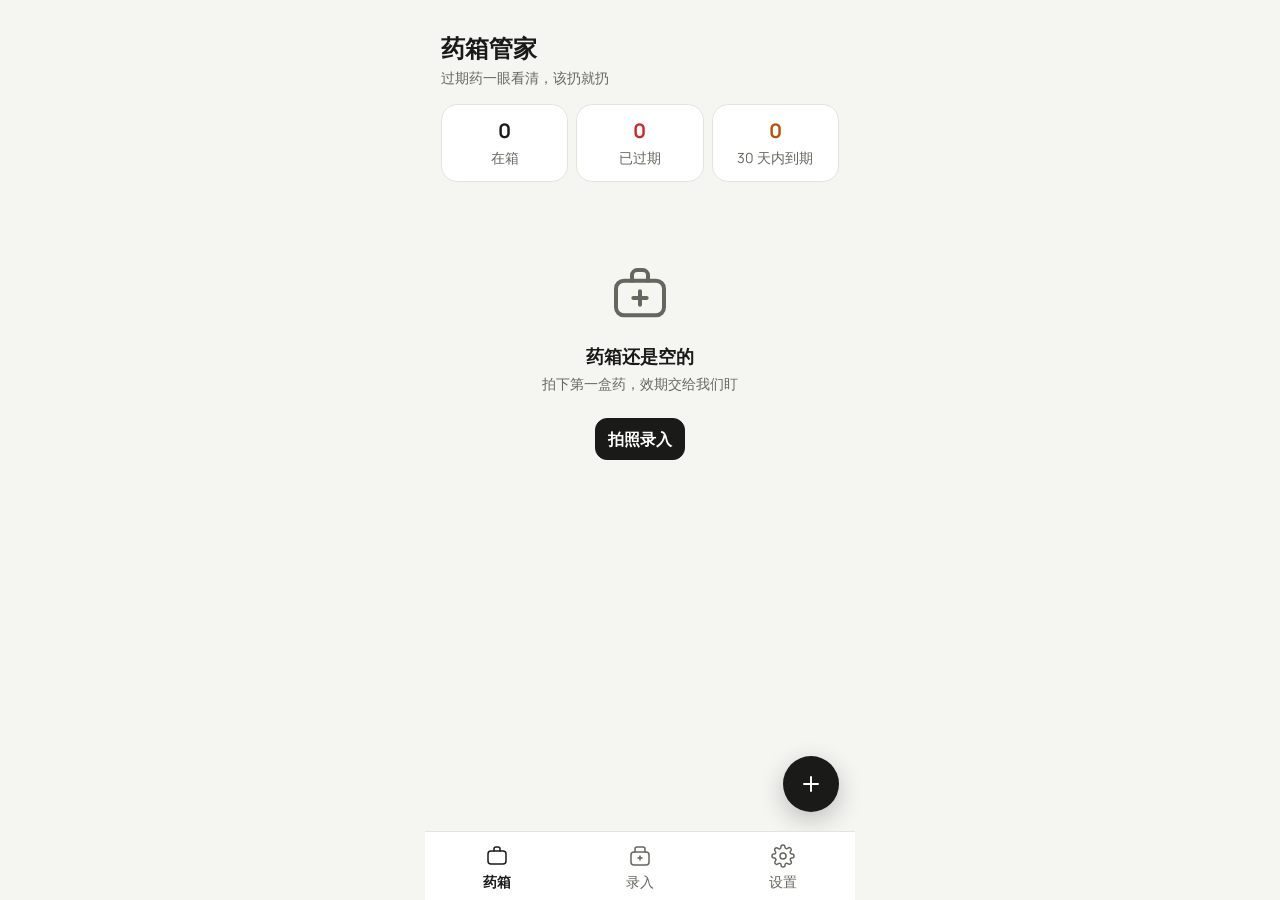
==== medicine-box/index.html @ 4868b0b1 "feat: UI骨架与首页仪表盘" ====
<!DOCTYPE html>
<html lang="zh-CN">
<head>
<meta charset="UTF-8">
<meta name="viewport" content="width=device-width, initial-scale=1, viewport-fit=cover">
<title>药箱管家 · 家庭药品效期提醒</title>
<meta name="description" content="拍照录入药品，自动识别药名和有效期，过期前提醒你该扔的药。">
<link rel="icon" href="data:image/svg+xml,<svg xmlns=%22http://www.w3.org/2000/svg%22 viewBox=%220 0 100 100%22><text y=%22.9em%22 font-size=%2290%22>💊</text></svg>">
<link rel="preconnect" href="https://fonts.googleapis.com">
<link rel="preconnect" href="https://fonts.gstatic.com" crossorigin>
<link href="https://fonts.googleapis.com/css2?family=Manrope:wght@400;500;600;700&display=swap" rel="stylesheet">
<link rel="stylesheet" href="style.css">
</head>
<body>
<main id="app">

  <!-- 首页 -->
  <section id="view-home" class="view">
    <header class="page-head">
      <h1>药箱管家</h1>
      <p class="sub">过期药一眼看清，该扔就扔</p>
    </header>

    <div id="storage-banner" class="banner" hidden role="alert">
      存储不可用，请换浏览器或关闭隐私模式
    </div>

    <div id="stats" class="stats" aria-live="polite"></div>

    <div id="home-empty" class="empty" hidden>
      <div class="empty-icon" aria-hidden="true">
        <svg viewBox="0 0 24 24" fill="none" stroke="currentColor" stroke-width="1.5" stroke-linecap="round" stroke-linejoin="round"><rect x="3" y="7" width="18" height="13" rx="3"/><path d="M9 7V5a2 2 0 0 1 2-2h2a2 2 0 0 1 2 2v2"/><path d="M12 11v5M9.5 13.5h5"/></svg>
      </div>
      <p class="empty-title">药箱还是空的</p>
      <p class="empty-sub">拍下第一盒药，效期交给我们盯</p>
      <a class="btn btn-primary" href="#/add">拍照录入</a>
    </div>

    <div id="home-list"></div>

    <button id="fab-add" class="fab" type="button" aria-label="拍照录入">
      <svg viewBox="0 0 24 24" fill="none" stroke="currentColor" stroke-width="2" stroke-linecap="round" stroke-linejoin="round"><path d="M12 5v14M5 12h14"/></svg>
    </button>
  </section>

  <!-- 录入（Task 5 填充） -->
  <section id="view-add" class="view" hidden>
    <p>录入页建设中</p>
  </section>

  <!-- 详情（Task 6 填充） -->
  <section id="view-detail" class="view" hidden>
    <p>详情页建设中</p>
  </section>

  <!-- 设置（Task 6 填充） -->
  <section id="view-settings" class="view" hidden>
    <p>设置页建设中</p>
  </section>

</main>

<nav class="tabbar" aria-label="主导航">
  <a href="#/" data-nav="/" class="tab">
    <svg viewBox="0 0 24 24" fill="none" stroke="currentColor" stroke-width="1.5" stroke-linecap="round" stroke-linejoin="round"><rect x="3" y="7" width="18" height="13" rx="3"/><path d="M9 7V5a2 2 0 0 1 2-2h2a2 2 0 0 1 2 2v2"/></svg>
    <span>药箱</span>
  </a>
  <a href="#/add" data-nav="/add" class="tab">
    <svg viewBox="0 0 24 24" fill="none" stroke="currentColor" stroke-width="1.5" stroke-linecap="round" stroke-linejoin="round"><path d="M7 8V5a2 2 0 0 1 2-2h6a2 2 0 0 1 2 2v3"/><rect x="3" y="8" width="18" height="13" rx="3"/><path d="M12 12v4M10 14h4"/></svg>
    <span>录入</span>
  </a>
  <a href="#/settings" data-nav="/settings" class="tab">
    <svg viewBox="0 0 24 24" fill="none" stroke="currentColor" stroke-width="1.5" stroke-linecap="round" stroke-linejoin="round"><circle cx="12" cy="12" r="3"/><path d="M19.4 15a1.65 1.65 0 0 0 .33 1.82l.06.06a2 2 0 1 1-2.83 2.83l-.06-.06a1.65 1.65 0 0 0-1.82-.33 1.65 1.65 0 0 0-1 1.51V21a2 2 0 1 1-4 0v-.09a1.65 1.65 0 0 0-1-1.51 1.65 1.65 0 0 0-1.82.33l-.06.06a2 2 0 1 1-2.83-2.83l.06-.06a1.65 1.65 0 0 0 .33-1.82 1.65 1.65 0 0 0-1.51-1H3a2 2 0 1 1 0-4h.09a1.65 1.65 0 0 0 1.51-1 1.65 1.65 0 0 0-.33-1.82l-.06-.06a2 2 0 1 1 2.83-2.83l.06.06a1.65 1.65 0 0 0 1.82.33h0a1.65 1.65 0 0 0 1-1.51V3a2 2 0 1 1 4 0v.09a1.65 1.65 0 0 0 1 1.51h0a1.65 1.65 0 0 0 1.82-.33l.06-.06a2 2 0 1 1 2.83 2.83l-.06.06a1.65 1.65 0 0 0-.33 1.82v0a1.65 1.65 0 0 0 1.51 1H21a2 2 0 1 1 0 4h-.09a1.65 1.65 0 0 0-1.51 1z"/></svg>
    <span>设置</span>
  </a>
</nav>

<script src="app.js"></script>
</body>
</html>
---- medicine-box/style.css ----
/* 药箱管家 — 移动优先，字号/间距/圆角取 Tailwind 刻度，扁平背景，语义色红橙绿 */

:root {
  --bg: #F5F5F2;
  --surface: #FFFFFF;
  --text: #1A1A18;
  --muted: #66665F;
  --line: #E4E4DE;

  --red: #C92A2A;
  --red-bg: #FBEDEC;
  --orange: #B45309;
  --orange-bg: #FCF1E2;
  --green: #15803D;
  --green-bg: #EAF5EE;

  --radius-card: 16px;
  --radius-btn: 12px;
  --radius-thumb: 8px;
  --ease: cubic-bezier(0.22, 1, 0.36, 1);
}

* { box-sizing: border-box; margin: 0; padding: 0; }

html { -webkit-text-size-adjust: 100%; }

body {
  font-family: "Manrope", "PingFang SC", "Microsoft YaHei", system-ui, sans-serif;
  font-size: 16px;
  line-height: 24px;
  color: var(--text);
  background: var(--bg);
}

#app {
  max-width: 430px;
  margin: 0 auto;
  min-height: 100dvh;
  padding: 24px 16px calc(88px + env(safe-area-inset-bottom));
}

/* ---------- 通用 ---------- */

.view { animation: view-in 300ms var(--ease); }
@keyframes view-in { from { opacity: 0; } to { opacity: 1; } }

button, a { font: inherit; color: inherit; }

:focus-visible {
  outline: 2px solid var(--text);
  outline-offset: 2px;
  border-radius: 4px;
}

.btn {
  display: inline-flex;
  align-items: center;
  justify-content: center;
  gap: 8px;
  padding: 8px 12px;
  border-radius: var(--radius-btn);
  border: 1px solid var(--line);
  background: var(--surface);
  font-size: 16px;
  font-weight: 600;
  cursor: pointer;
  text-decoration: none;
  transition: transform 200ms var(--ease), background-color 200ms var(--ease);
}
.btn:active { transform: scale(0.98); }

.btn-primary {
  background: var(--text);
  border-color: var(--text);
  color: #FFFFFF;
}
.btn-primary:hover { background: #313131; }

.banner {
  margin-bottom: 16px;
  padding: 12px 16px;
  border-radius: var(--radius-btn);
  background: var(--red-bg);
  color: var(--red);
  font-size: 14px;
  line-height: 20px;
}

/* ---------- 首页 ---------- */

.page-head { padding: 8px 0 16px; }
.page-head h1 { font-size: 24px; line-height: 32px; font-weight: 700; }
.page-head .sub { margin-top: 4px; font-size: 14px; line-height: 20px; color: var(--muted); }

.stats {
  display: flex;
  gap: 8px;
  margin-bottom: 16px;
}
.stat {
  flex: 1;
  padding: 12px;
  border-radius: var(--radius-card);
  background: var(--surface);
  border: 1px solid var(--line);
  text-align: center;
}
.stat b { display: block; font-size: 20px; line-height: 28px; font-weight: 700; }
.stat span { font-size: 14px; line-height: 20px; color: var(--muted); }
.stat.is-red b { color: var(--red); }
.stat.is-orange b { color: var(--orange); }

.med-group { margin-bottom: 24px; }
.med-group h2 {
  display: flex;
  align-items: center;
  gap: 8px;
  font-size: 16px;
  line-height: 24px;
  font-weight: 600;
  margin-bottom: 12px;
}
.med-group h2 .dot { width: 8px; height: 8px; border-radius: 9999px; }
.med-group h2 .count { font-weight: 500; color: var(--muted); font-size: 14px; line-height: 20px; }

.med-item {
  display: flex;
  align-items: center;
  gap: 12px;
  width: 100%;
  padding: 12px;
  margin-bottom: 8px;
  border-radius: var(--radius-card);
  background: var(--surface);
  border: 1px solid var(--line);
  text-align: left;
  cursor: pointer;
  transition: transform 200ms var(--ease), background-color 200ms var(--ease);
}
.med-item:hover { background: #FAFAF8; }
.med-item:active { transform: scale(0.98); }

.med-thumb {
  width: 48px;
  height: 48px;
  border-radius: var(--radius-thumb);
  object-fit: cover;
  background: var(--bg);
  flex: none;
}
.med-thumb-placeholder {
  width: 48px;
  height: 48px;
  border-radius: var(--radius-thumb);
  background: var(--bg);
  flex: none;
  display: flex;
  align-items: center;
  justify-content: center;
  font-size: 20px;
}

.med-info { flex: 1; min-width: 0; }
.med-name {
  font-size: 16px;
  line-height: 24px;
  font-weight: 600;
  overflow: hidden;
  text-overflow: ellipsis;
  white-space: nowrap;
}
.med-expiry { font-size: 14px; line-height: 20px; color: var(--muted); }

.med-days { flex: none; font-size: 14px; line-height: 20px; font-weight: 600; }
.st-expired .med-days, .stat.is-red b { color: var(--red); }
.st-expired .dot { background: var(--red); }
.st-expiring .med-days { color: var(--orange); }
.st-expiring .dot { background: var(--orange); }
.st-ok .med-days { color: var(--green); }
.st-ok .dot { background: var(--green); }

.empty {
  padding: 64px 24px;
  text-align: center;
}
.empty-icon {
  width: 64px;
  height: 64px;
  margin: 0 auto 16px;
  color: var(--muted);
}
.empty-icon svg { width: 100%; height: 100%; }
.empty-title { font-size: 18px; line-height: 28px; font-weight: 600; }
.empty-sub { margin: 4px 0 24px; font-size: 14px; line-height: 20px; color: var(--muted); }

.fab {
  position: fixed;
  right: max(16px, calc(50% - 215px + 16px));
  bottom: calc(88px + env(safe-area-inset-bottom));
  width: 56px;
  height: 56px;
  border-radius: 9999px;
  border: none;
  background: var(--text);
  color: #FFFFFF;
  display: flex;
  align-items: center;
  justify-content: center;
  cursor: pointer;
  box-shadow: 0 8px 24px rgba(26, 26, 24, 0.24);
  transition: transform 200ms var(--ease), background-color 200ms var(--ease);
  z-index: 10;
}
.fab svg { width: 24px; height: 24px; }
.fab:hover { background: #313131; }
.fab:active { transform: scale(0.98); }
.fab:disabled { opacity: 0.4; cursor: not-allowed; }

/* ---------- 底部导航 ---------- */

.tabbar {
  position: fixed;
  left: 0;
  right: 0;
  bottom: 0;
  display: flex;
  justify-content: center;
  background: var(--surface);
  box-shadow: 0 -1px 0 var(--line);
  padding-bottom: env(safe-area-inset-bottom);
  z-index: 20;
}
.tabbar-inner, .tabbar { max-width: 430px; margin: 0 auto; }
.tab {
  flex: 1;
  display: flex;
  flex-direction: column;
  align-items: center;
  gap: 4px;
  padding: 12px 0 8px;
  text-decoration: none;
  color: var(--muted);
  font-size: 14px;
  line-height: 20px;
  font-weight: 500;
  transition: color 200ms var(--ease);
}
.tab svg { width: 24px; height: 24px; }
.tab:hover { color: var(--text); }
.tab[aria-current="page"] { color: var(--text); font-weight: 600; }

/* ---------- 动效偏好 ---------- */

@media (prefers-reduced-motion: reduce) {
  .view { animation: none; }
  .btn, .fab, .tab, .med-item { transition: none; }
}
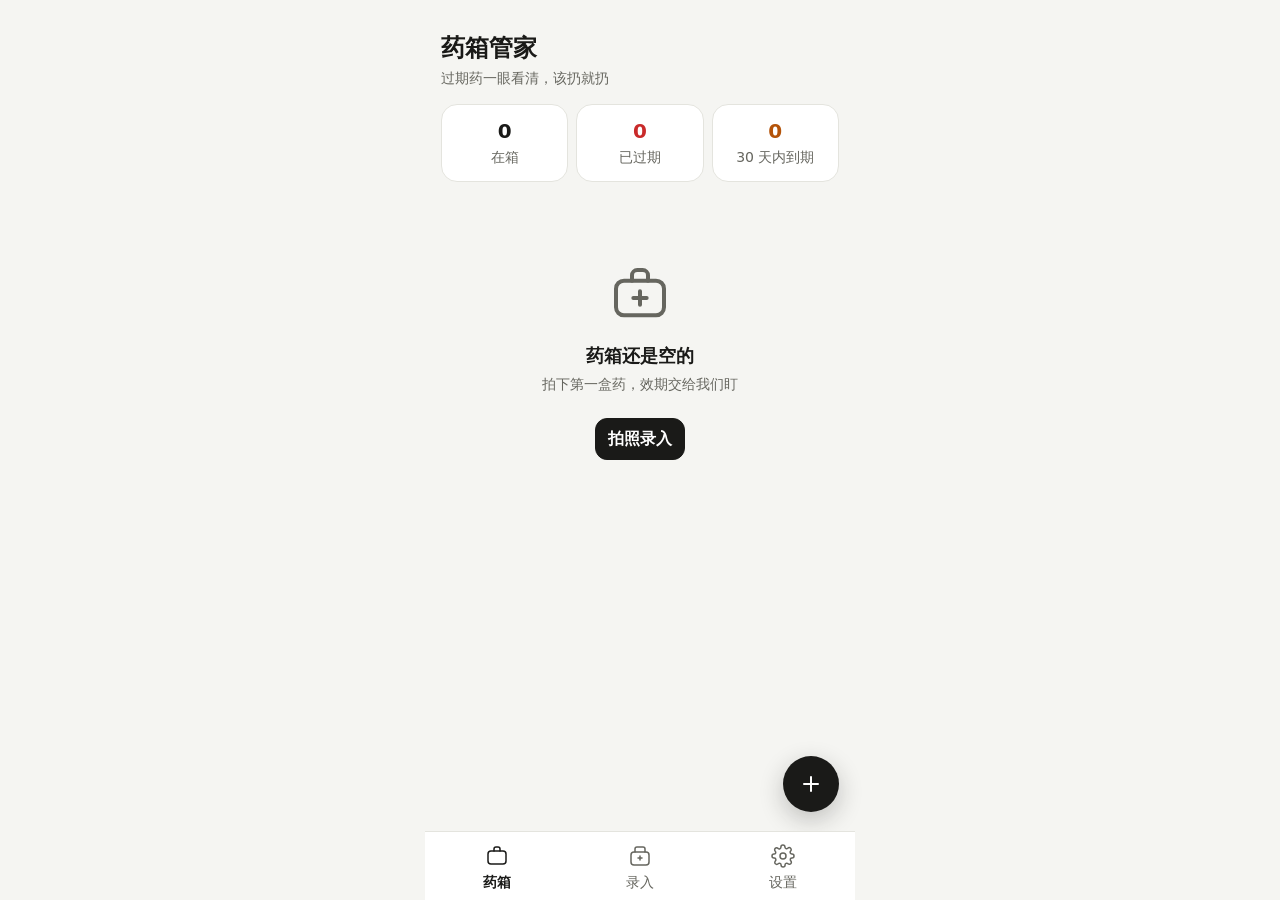
==== commit e8e47cd8: "fix: 审查修复（FAB接线/移除字体外链/AI失败原因/存储错误提示/竞态防护）" ====
--- a/medicine-box/index.html
+++ b/medicine-box/index.html
@@ -6,9 +6,6 @@
 <title>药箱管家 · 家庭药品效期提醒</title>
 <meta name="description" content="拍照录入药品，自动识别药名和有效期，过期前提醒你该扔的药。">
 <link rel="icon" href="data:image/svg+xml,<svg xmlns=%22http://www.w3.org/2000/svg%22 viewBox=%220 0 100 100%22><text y=%22.9em%22 font-size=%2290%22>💊</text></svg>">
-<link rel="preconnect" href="https://fonts.googleapis.com">
-<link rel="preconnect" href="https://fonts.gstatic.com" crossorigin>
-<link href="https://fonts.googleapis.com/css2?family=Manrope:wght@400;500;600;700&display=swap" rel="stylesheet">
 <link rel="stylesheet" href="style.css">
 </head>
 <body>
@@ -43,19 +40,107 @@
     </button>
   </section>
 
-  <!-- 录入（Task 5 填充） -->
+  <!-- 录入 -->
   <section id="view-add" class="view" hidden>
-    <p>录入页建设中</p>
+    <header class="page-head">
+      <h1>拍照录入</h1>
+      <p class="sub">拍药盒正面，药名和效期自动填好</p>
+    </header>
+
+    <input type="file" id="photo-input" accept="image/*" capture="environment" hidden>
+
+    <button id="pick-photo" class="btn btn-primary btn-block" type="button">
+      <svg viewBox="0 0 24 24" fill="none" stroke="currentColor" stroke-width="1.5" stroke-linecap="round" stroke-linejoin="round" width="20" height="20" aria-hidden="true"><path d="M7 8V5a2 2 0 0 1 2-2h6a2 2 0 0 1 2 2v3"/><rect x="3" y="8" width="18" height="13" rx="3"/><path d="M12 12v4M10 14h4"/></svg>
+      拍照或选择图片
+    </button>
+
+    <div id="photo-preview-wrap" hidden>
+      <img id="photo-preview" class="photo-preview" alt="药品照片预览">
+      <p id="recognize-status" class="recognize-status" aria-live="polite"></p>
+    </div>
+
+    <form id="add-form" novalidate>
+      <div class="field">
+        <label for="f-name">药名</label>
+        <input id="f-name" type="text" autocomplete="off" placeholder="如：布洛芬缓释胶囊">
+        <p class="field-error" hidden>请填写药名</p>
+      </div>
+      <div class="field">
+        <label for="f-expiry">有效期至</label>
+        <input id="f-expiry" type="date">
+        <p class="field-error" hidden>请选择有效期</p>
+      </div>
+      <div class="field">
+        <label for="f-note">备注</label>
+        <input id="f-note" type="text" placeholder="选填，如：妈妈的降压药">
+      </div>
+      <button type="submit" class="btn btn-primary btn-block">保存</button>
+    </form>
   </section>
 
-  <!-- 详情（Task 6 填充） -->
+  <!-- 详情 -->
   <section id="view-detail" class="view" hidden>
-    <p>详情页建设中</p>
+    <header class="page-head">
+      <h1>药品详情</h1>
+      <p class="sub">核对信息，处理过期药</p>
+    </header>
+
+    <div id="detail-photo"></div>
+
+    <form id="detail-form" novalidate>
+      <div class="field">
+        <label for="d-name">药名</label>
+        <input id="d-name" type="text" autocomplete="off">
+        <p class="field-error" hidden>请填写药名</p>
+      </div>
+      <div class="field">
+        <label for="d-expiry">有效期至</label>
+        <input id="d-expiry" type="date">
+        <p class="field-error" hidden>请选择有效期</p>
+      </div>
+      <div class="field">
+        <label for="d-note">备注</label>
+        <input id="d-note" type="text">
+      </div>
+      <button type="submit" class="btn btn-primary btn-block">保存修改</button>
+      <p id="detail-status" class="recognize-status" aria-live="polite"></p>
+    </form>
+
+    <div class="danger-zone">
+      <button id="btn-dispose" class="btn btn-block" type="button">已扔掉 / 已用完</button>
+      <button id="btn-delete" class="btn btn-danger btn-block" type="button">删除记录</button>
+    </div>
   </section>
 
-  <!-- 设置（Task 6 填充） -->
+  <!-- 设置 -->
   <section id="view-settings" class="view" hidden>
-    <p>设置页建设中</p>
+    <header class="page-head">
+      <h1>设置</h1>
+      <p class="sub">识别服务与提醒偏好</p>
+    </header>
+
+    <form id="settings-form" novalidate>
+      <div class="field">
+        <label for="s-base">API 地址</label>
+        <input id="s-base" type="text" placeholder="https://open.bigmodel.cn/api/paas/v4">
+      </div>
+      <div class="field">
+        <label for="s-key">API Key</label>
+        <input id="s-key" type="password" placeholder="仅存于本机浏览器">
+      </div>
+      <div class="field">
+        <label for="s-model">模型</label>
+        <input id="s-model" type="text" placeholder="glm-4v-flash">
+      </div>
+      <div class="field">
+        <label for="s-remind">提前提醒天数</label>
+        <input id="s-remind" type="number" min="0" placeholder="30">
+      </div>
+      <button type="submit" class="btn btn-primary btn-block">保存设置</button>
+      <p id="settings-saved" class="recognize-status" aria-live="polite"></p>
+    </form>
+
+    <p class="settings-foot">Key 仅存于本机浏览器，用于直接调用你自己配置的识别服务。</p>
   </section>
 
 </main>
--- a/medicine-box/style.css
+++ b/medicine-box/style.css
@@ -25,7 +25,7 @@
 html { -webkit-text-size-adjust: 100%; }
 
 body {
-  font-family: "Manrope", "PingFang SC", "Microsoft YaHei", system-ui, sans-serif;
+  font-family: "PingFang SC", "Microsoft YaHei", system-ui, sans-serif;
   font-size: 16px;
   line-height: 24px;
   color: var(--text);
@@ -249,6 +249,89 @@
 .tab:hover { color: var(--text); }
 .tab[aria-current="page"] { color: var(--text); font-weight: 600; }
 
+/* ---------- 录入 ---------- */
+
+.btn-block { width: 100%; }
+
+.photo-preview {
+  display: block;
+  width: 100%;
+  max-height: 240px;
+  object-fit: contain;
+  border-radius: var(--radius-card);
+  background: var(--surface);
+  border: 1px solid var(--line);
+  margin-top: 16px;
+}
+
+.recognize-status {
+  margin: 8px 0 16px;
+  font-size: 14px;
+  line-height: 20px;
+  color: var(--muted);
+}
+.recognize-status.is-error { color: var(--orange); }
+
+.field { margin-bottom: 16px; }
+.field label {
+  display: block;
+  font-size: 14px;
+  line-height: 20px;
+  font-weight: 600;
+  margin-bottom: 4px;
+}
+.field input {
+  width: 100%;
+  padding: 12px;
+  font: inherit;
+  color: var(--text);
+  border: 1px solid var(--line);
+  border-radius: var(--radius-btn);
+  background: var(--surface);
+  transition: border-color 200ms var(--ease);
+}
+.field input:hover { border-color: #C9C9C0; }
+.field input:focus { outline: 2px solid var(--text); outline-offset: 2px; }
+.field.is-error input { border-color: var(--red); }
+.field-error { margin-top: 4px; font-size: 14px; line-height: 20px; color: var(--red); }
+
+/* ---------- 详情 ---------- */
+
+#detail-photo { margin-bottom: 16px; }
+#detail-photo img {
+  display: block;
+  width: 100%;
+  max-height: 280px;
+  object-fit: contain;
+  border-radius: var(--radius-card);
+  background: var(--surface);
+  border: 1px solid var(--line);
+}
+.detail-photo-placeholder {
+  display: flex;
+  align-items: center;
+  justify-content: center;
+  height: 160px;
+  font-size: 48px;
+  border-radius: var(--radius-card);
+  background: var(--surface);
+  border: 1px solid var(--line);
+}
+
+.danger-zone { margin-top: 24px; display: grid; gap: 8px; }
+
+.btn-danger { border-color: var(--red); color: var(--red); }
+.btn-danger:hover { background: var(--red-bg); }
+
+/* ---------- 设置 ---------- */
+
+.settings-foot {
+  margin-top: 24px;
+  font-size: 14px;
+  line-height: 20px;
+  color: var(--muted);
+}
+
 /* ---------- 动效偏好 ---------- */
 
 @media (prefers-reduced-motion: reduce) {
